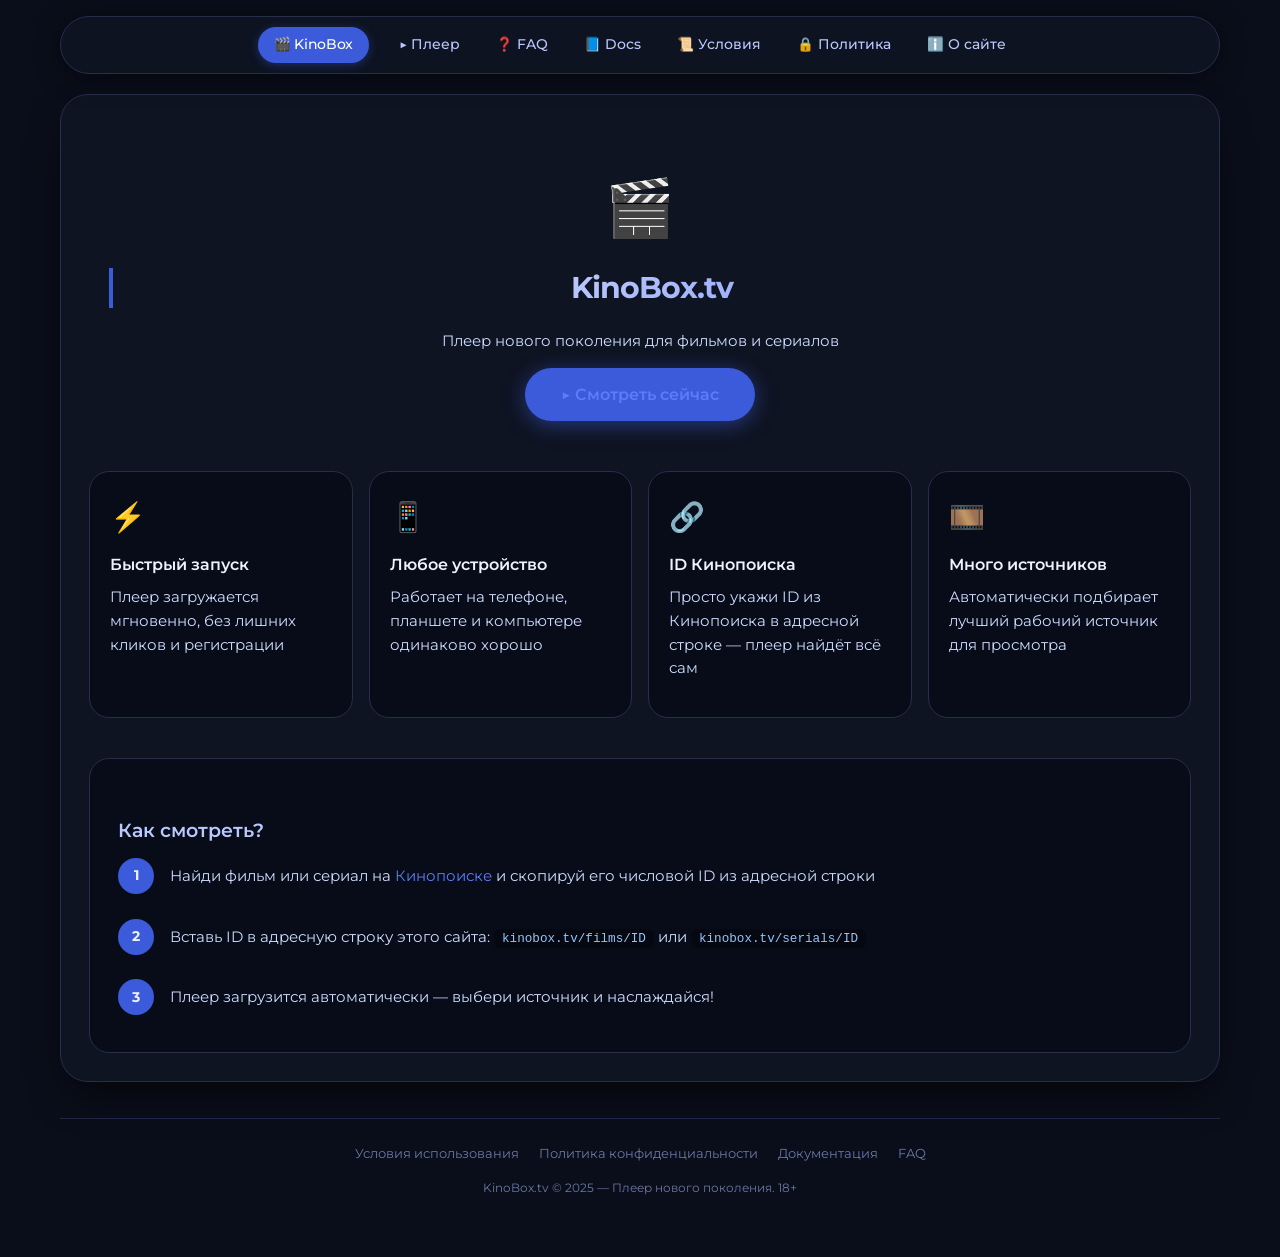
==== index.html @ a2eea409 "Add files via upload" ====
<!DOCTYPE html>
<html lang="ru">
<head>
<meta charset="UTF-8">
<title>KinoBox — Кино и сериалы онлайн</title>
<meta name="viewport" content="width=device-width, initial-scale=1.0, maximum-scale=1.0, user-scalable=yes">
<meta name="description" content="KinoBox.tv — Смотрите фильмы и сериалы бесплатно онлайн. Быстрый плеер нового поколения.">
<meta name="keywords" content="кино онлайн, сериалы онлайн, фильмы бесплатно, kinobox">
<meta name="HandheldFriendly" content="true">
<meta name="apple-mobile-web-app-capable" content="yes">
<meta property="og:title" content="KinoBox — Кино и сериалы онлайн">
<meta property="og:description" content="Смотрите фильмы и сериалы бесплатно. Быстрый плеер нового поколения.">
<meta property="og:type" content="website">
<link rel="preconnect" href="https://fonts.googleapis.com">
<link href="https://fonts.googleapis.com/css2?family=Montserrat:wght@400;500;600;700&display=swap" rel="stylesheet">
<link rel="stylesheet" href="kinobox.css">
</head>
<body>

<div class="wrapper">

  <!-- НАВИГАЦИЯ -->
  <nav class="main-nav">
    <a href="#" data-page="landing" class="nav-logo">🎬 KinoBox</a>
    <div class="nav-links">
      <a href="#" data-page="player">▶ Плеер</a>
      <a href="#" data-page="faq">❓ FAQ</a>
      <a href="#" data-page="docs">📘 Docs</a>
      <a href="#" data-page="terms">📜 Условия</a>
      <a href="#" data-page="privacy">🔒 Политика</a>
      <a href="#" data-page="about">ℹ️ О сайте</a>
    </div>
  </nav>

  <div class="main-container">

    <!-- ======================== СТРАНИЦА ПЛЕЕРА ======================== -->
    <div id="playerPage" class="info-page">
      <div class="player-section">
        <div class="player-header">
          <h2 id="playerTitle">🎥 KinoBox Плеер</h2>
          <div class="player-id-badge" id="currentKpBadge">ID: —</div>
        </div>
        <div id="kinoboxContainer" class="kinobox-player"></div>
        <div class="player-hint">
          💡 Используй адресную строку:
          <code>/films/1234567</code> для фильма или
          <code>/serials/1234567</code> для сериала
        </div>
      </div>
    </div>

    <!-- ======================== ЛЕНДИНГ ======================== -->
    <div id="landingPage" class="info-page active-page">
      <div class="hero">
        <div class="hero-icon">🎬</div>
        <h1>KinoBox.tv</h1>
        <p class="hero-sub">Плеер нового поколения для фильмов и сериалов</p>
        <a href="#" data-page="player" class="btn-start">▶ Смотреть сейчас</a>
      </div>

      <div class="features-grid">
        <div class="feature-card">
          <span class="feature-icon">⚡</span>
          <h3>Быстрый запуск</h3>
          <p>Плеер загружается мгновенно, без лишних кликов и регистрации</p>
        </div>
        <div class="feature-card">
          <span class="feature-icon">📱</span>
          <h3>Любое устройство</h3>
          <p>Работает на телефоне, планшете и компьютере одинаково хорошо</p>
        </div>
        <div class="feature-card">
          <span class="feature-icon">🔗</span>
          <h3>ID Кинопоиска</h3>
          <p>Просто укажи ID из Кинопоиска в адресной строке — плеер найдёт всё сам</p>
        </div>
        <div class="feature-card">
          <span class="feature-icon">🎞️</span>
          <h3>Много источников</h3>
          <p>Автоматически подбирает лучший рабочий источник для просмотра</p>
        </div>
      </div>

      <div class="how-to">
        <h2>Как смотреть?</h2>
        <div class="steps">
          <div class="step">
            <div class="step-num">1</div>
            <p>Найди фильм или сериал на <a href="https://www.kinopoisk.ru" target="_blank">Кинопоиске</a> и скопируй его числовой ID из адресной строки</p>
          </div>
          <div class="step">
            <div class="step-num">2</div>
            <p>Вставь ID в адресную строку этого сайта: <code>kinobox.tv/films/ID</code> или <code>kinobox.tv/serials/ID</code></p>
          </div>
          <div class="step">
            <div class="step-num">3</div>
            <p>Плеер загрузится автоматически — выбери источник и наслаждайся!</p>
          </div>
        </div>
      </div>
    </div>

    <!-- ======================== FAQ ======================== -->
    <div id="faqPage" class="info-page">
      <h1>Часто задаваемые вопросы</h1>

      <div class="card-faq">
        <div class="faq-q">❓ Как найти ID фильма на Кинопоиске?</div>
        <div class="faq-a">Откройте страницу фильма на kinopoisk.ru — в адресной строке будет ссылка вида <code>https://www.kinopoisk.ru/film/12345/</code>. Число <strong>12345</strong> — это и есть нужный ID.</div>
      </div>

      <div class="card-faq">
        <div class="faq-q">❓ Как открыть фильм через KinoBox?</div>
        <div class="faq-a">Введите в адресную строку браузера: <code>kinobox.tv/films/ID</code> для фильма или <code>kinobox.tv/serials/ID</code> для сериала. Плеер загрузится сам.</div>
      </div>

      <div class="card-faq">
        <div class="faq-q">❓ Почему плеер не загружается?</div>
        <div class="faq-a">Убедитесь, что ID в адресной строке — это корректное число. Иногда источник может быть временно недоступен — попробуйте переключить источник в меню плеера (кнопка выбора выше видео).</div>
      </div>

      <div class="card-faq">
        <div class="faq-q">❓ Нужна ли регистрация?</div>
        <div class="faq-a">Нет. KinoBox полностью бесплатен, регистрация не требуется.</div>
      </div>

      <div class="card-faq">
        <div class="faq-q">❓ Работает ли на телефоне?</div>
        <div class="faq-a">Да, интерфейс полностью адаптивен. Плеер корректно работает на iOS и Android браузерах.</div>
      </div>

      <div class="card-faq">
        <div class="faq-q">❓ Можно ли смотреть сериал по сериям?</div>
        <div class="faq-a">Да. При открытии сериала в плеере появляется меню выбора сезона и серии.</div>
      </div>

      <div class="card-faq">
        <div class="faq-q">❓ Что делать, если видео не воспроизводится?</div>
        <div class="faq-a">Попробуйте: 1) Сменить источник в меню плеера. 2) Отключить блокировщик рекламы. 3) Очистить кэш браузера. 4) Попробовать другой браузер.</div>
      </div>

      <div class="card-faq">
        <div class="faq-q">❓ Есть ли субтитры?</div>
        <div class="faq-a">Наличие субтитров зависит от конкретного источника. Некоторые источники предоставляют субтитры на нескольких языках — проверьте настройки внутри плеера.</div>
      </div>

      <div class="card-faq">
        <div class="faq-q">❓ Как встроить плеер на свой сайт?</div>
        <div class="faq-a">Смотрите раздел <a href="#" data-page="docs">📘 Docs</a> — там описана интеграция через скрипт kinobox.js.</div>
      </div>
    </div>

    <!-- ======================== DOCS ======================== -->
    <div id="docsPage" class="info-page">
      <h1>Документация KinoBox</h1>

      <h2>📌 Маршруты URL</h2>
      <p>KinoBox использует простые маршруты на основе ID Кинопоиска:</p>
      <div class="code-block">
        /films/{kinopoisk_id}   — воспроизведение фильма<br>
        /serials/{kinopoisk_id} — воспроизведение сериала
      </div>
      <p>Пример: <code>kinobox.tv/films/301234</code></p>

      <h2>⚙️ Быстрая интеграция</h2>
      <p>Вставьте следующий код на любую страницу, чтобы добавить плеер:</p>
      <div class="code-block">
&lt;!-- Подключите стили --&gt;<br>
&lt;link rel="stylesheet" href="https://kinobox.tv/kinobox.css"&gt;<br><br>
&lt;!-- Контейнер плеера --&gt;<br>
&lt;div id="myPlayer"&gt;&lt;/div&gt;<br><br>
&lt;!-- jQuery (если ещё не подключён) --&gt;<br>
&lt;script src="https://code.jquery.com/jquery-3.6.0.min.js"&gt;&lt;/script&gt;<br><br>
&lt;!-- Скрипт KinoBox --&gt;<br>
&lt;script src="https://kinobox.tv/kinobox.js"&gt;&lt;/script&gt;<br><br>
&lt;script&gt;<br>
&nbsp;&nbsp;kinobox('#myPlayer', {<br>
&nbsp;&nbsp;&nbsp;&nbsp;search: { kinopoisk: 12345 }<br>
&nbsp;&nbsp;});<br>
&lt;/script&gt;
      </div>

      <h2>🔧 Параметры kinobox()</h2>
      <table class="docs-table">
        <thead>
          <tr><th>Параметр</th><th>Тип</th><th>Описание</th></tr>
        </thead>
        <tbody>
          <tr><td><code>selector</code></td><td>string</td><td>CSS-селектор контейнера плеера</td></tr>
          <tr><td><code>search.kinopoisk</code></td><td>number</td><td>ID фильма/сериала на Кинопоиске</td></tr>
          <tr><td><code>search.imdb</code></td><td>string</td><td>IMDB ID (например, <code>tt0111161</code>)</td></tr>
          <tr><td><code>search.title</code></td><td>string</td><td>Название для поиска</td></tr>
          <tr><td><code>search.year</code></td><td>number</td><td>Год выхода (для уточнения поиска)</td></tr>
        </tbody>
      </table>

      <h2>🌐 Поддерживаемые источники</h2>
      <p>KinoBox автоматически перебирает доступные источники. Среди поддерживаемых платформ:</p>
      <ul>
        <li>Collaps / Alloha / HDVB</li>
        <li>Videocdn / Kodik / VideoDB</li>
        <li>Bazon / Ashdi / Vibix</li>
        <li>YouTube, Vimeo, Rutube, VK Video</li>
        <li>Dailymotion, OK.ru, Kinescope</li>
      </ul>

      <h2>📦 Файлы проекта</h2>
      <div class="code-block">
kinobox/<br>
├── index.html        — главная страница<br>
├── kinobox.css       — стили<br>
├── kinobox.js        — логика плеера<br>
├── titlename.js      — утилита для названий<br>
├── docs/<br>
│   ├── faq.md<br>
│   ├── terms.md<br>
│   └── privacy.md<br>
└── README.md
      </div>

      <h2>🚀 Локальный запуск</h2>
      <div class="code-block">
# Клонировать репозиторий<br>
git clone https://github.com/your-username/kinobox.git<br>
cd kinobox<br><br>
# Открыть через Python<br>
python3 -m http.server 8080<br>
# → http://localhost:8080/films/301234
      </div>
    </div>

    <!-- ======================== УСЛОВИЯ ======================== -->
    <div id="termsPage" class="info-page">
      <h1>Условия использования</h1>
      <p><em>Последнее обновление: 1 января 2025 года</em></p>

      <h2>1. Общие положения</h2>
      <p>Используя сайт KinoBox.tv (далее — «Сервис»), вы подтверждаете, что ознакомились с настоящими условиями и соглашаетесь их соблюдать. Если вы не согласны с условиями — пожалуйста, покиньте сайт.</p>

      <h2>2. Характер сервиса</h2>
      <p>KinoBox.tv является агрегатором — технической оболочкой, которая встраивает видеоплееры сторонних платформ через публичные API и iframe. Сервис не хранит, не загружает и не распространяет видеофайлы напрямую. Весь видеоконтент размещён на серверах третьих сторон.</p>

      <h2>3. Возрастные ограничения</h2>
      <p>Сервис предназначен для лиц <strong>старше 18 лет</strong>. Используя KinoBox.tv, вы подтверждаете достижение совершеннолетия по законодательству вашей страны.</p>

      <h2>4. Запрещённые действия</h2>
      <p>При использовании сервиса запрещается:</p>
      <ul>
        <li>Использовать автоматизированные системы (боты, парсеры) для сбора данных</li>
        <li>Предпринимать попытки взлома или нарушения работы сервиса</li>
        <li>Распространять ссылки на контент, нарушающий законодательство</li>
        <li>Использовать сервис в коммерческих целях без разрешения</li>
      </ul>

      <h2>5. Ограничение ответственности</h2>
      <p>KinoBox.tv не несёт ответственности за содержимое видеоматериалов, предоставляемых третьими сторонами. Сервис предоставляется «как есть» без каких-либо гарантий бесперебойной работы.</p>

      <h2>6. Интеллектуальная собственность</h2>
      <p>Дизайн, код и тексты сайта являются собственностью KinoBox.tv. Использование кода проекта регулируется лицензией MIT (см. файл LICENSE в репозитории).</p>

      <h2>7. Изменение условий</h2>
      <p>Мы оставляем за собой право изменять условия в любое время. Актуальная версия всегда доступна на этой странице.</p>

      <h2>8. Контакт</h2>
      <p>По всем вопросам: <a href="mailto:support@kinobox.tv">support@kinobox.tv</a></p>
    </div>

    <!-- ======================== ПОЛИТИКА ======================== -->
    <div id="privacyPage" class="info-page">
      <h1>Политика конфиденциальности</h1>
      <p><em>Последнее обновление: 1 января 2025 года</em></p>

      <h2>1. Что мы собираем</h2>
      <p>KinoBox.tv автоматически собирает ограниченный набор технических данных:</p>
      <ul>
        <li>IP-адрес (для геолокации источников)</li>
        <li>Тип браузера и операционной системы</li>
        <li>Страницы, которые вы посещаете</li>
        <li>Время и дата визита</li>
      </ul>
      <p>Мы <strong>не собираем</strong> персональные данные (имя, e-mail, номер телефона) без вашего явного согласия.</p>

      <h2>2. Cookies</h2>
      <p>Сайт использует технические cookies для корректной работы (например, сохранение выбранного источника плеера). Сторонние сервисы аналитики могут устанавливать собственные cookies.</p>

      <h2>3. Аналитика</h2>
      <p>Для улучшения сервиса используется Яндекс.Метрика. Данная служба собирает анонимную статистику посещений согласно политике конфиденциальности Яндекса. Вы можете отключить сбор данных, установив расширение для блокировки трекеров.</p>

      <h2>4. Сторонние плееры</h2>
      <p>Встраиваемые плееры (Collaps, Kodik, Alloha и другие) являются независимыми сервисами и имеют собственные политики конфиденциальности. KinoBox.tv не контролирует данные, которые они собирают.</p>

      <h2>5. Передача данных третьим лицам</h2>
      <p>Мы не продаём, не сдаём в аренду и не передаём ваши данные третьим лицам, за исключением случаев, предусмотренных законодательством.</p>

      <h2>6. Ваши права</h2>
      <p>Вы вправе запросить информацию о ваших данных или потребовать их удаления, написав на <a href="mailto:privacy@kinobox.tv">privacy@kinobox.tv</a>.</p>

      <h2>7. Изменения политики</h2>
      <p>Мы можем обновлять эту политику. О существенных изменениях уведомим на главной странице.</p>
    </div>

    <!-- ======================== О САЙТЕ ======================== -->
    <div id="aboutPage" class="info-page">
      <h1>О сайте KinoBox.tv</h1>

      <p>KinoBox.tv — это открытый веб-плеер нового поколения для просмотра фильмов и сериалов онлайн.</p>

      <h2>🎯 Наша цель</h2>
      <p>Предоставить максимально простой и удобный способ смотреть кино: просто укажи ID фильма из Кинопоиска — и плеер найдёт все доступные источники сам.</p>

      <h2>⚙️ Технологии</h2>
      <ul>
        <li>Базируется на библиотеке <strong>KinoBox.js</strong></li>
        <li>Поддерживает более 10 видеоисточников одновременно</li>
        <li>Адаптивный дизайн на чистом HTML/CSS/JS</li>
        <li>Без фреймворков — быстрая загрузка</li>
      </ul>

      <h2>📜 Лицензия</h2>
      <p>Исходный код проекта распространяется по лицензии <strong>MIT</strong>. Вы можете свободно использовать, модифицировать и распространять код с указанием авторства.</p>

      <h2>🤝 Вклад в проект</h2>
      <p>Проект открыт для вклада. Сообщайте об ошибках и предлагайте улучшения через GitHub Issues.</p>

      <div class="about-links">
        <a href="https://github.com/your-username/kinobox" target="_blank" class="about-btn">⭐ GitHub</a>
        <a href="#" data-page="docs" class="about-btn">📘 Документация</a>
        <a href="#" data-page="faq" class="about-btn">❓ FAQ</a>
      </div>
    </div>

  </div><!-- /main-container -->

  <footer class="site-footer">
    <div class="footer-links">
      <a href="#" data-page="terms">Условия использования</a>
      <a href="#" data-page="privacy">Политика конфиденциальности</a>
      <a href="#" data-page="docs">Документация</a>
      <a href="#" data-page="faq">FAQ</a>
    </div>
    <p>KinoBox.tv © 2025 — Плеер нового поколения. 18+</p>
  </footer>

</div><!-- /wrapper -->

<!-- jQuery -->
<script src="https://code.jquery.com/jquery-3.6.0.min.js"></script>
<!-- KinoBox скрипт -->
<script src="kinobox.js"></script>
<script src="titlename.js"></script>
<script src="app.js"></script>

</body>
</html>
---- kinobox.css ----
/* ===========================
   KinoBox.tv — Main Styles
   =========================== */

*, *::before, *::after {
  margin: 0;
  padding: 0;
  box-sizing: border-box;
}

:root {
  --bg-main:    #0a0e1a;
  --bg-card:    #0f1422;
  --bg-deeper:  #080c18;
  --border:     #262e4a;
  --border-2:   #1f2742;
  --accent:     #3b5bdb;
  --accent-2:   #5c7cfa;
  --text:       #eef2ff;
  --text-dim:   #b9c8ff;
  --text-muted: #6a78a3;
  --code-bg:    rgba(0,0,0,0.35);
  --radius-lg:  28px;
  --radius-md:  20px;
  --radius-sm:  12px;
  --radius-pill:60px;
}

html { scroll-behavior: smooth; }

body {
  font-family: 'Montserrat', sans-serif;
  background: var(--bg-main);
  color: var(--text);
  line-height: 1.6;
  min-height: 100vh;
}

/* ===========================
   WRAPPER
   =========================== */
.wrapper {
  max-width: 1200px;
  margin: 0 auto;
  padding: 16px 20px 60px;
}

/* ===========================
   NAVIGATION
   =========================== */
.main-nav {
  display: flex;
  align-items: center;
  gap: 6px;
  flex-wrap: wrap;
  justify-content: center;
  margin-bottom: 20px;
  background: rgba(15, 20, 34, 0.92);
  backdrop-filter: blur(16px);
  padding: 10px 16px;
  border-radius: var(--radius-pill);
  border: 1px solid var(--border);
  position: sticky;
  top: 10px;
  z-index: 100;
  box-shadow: 0 4px 24px rgba(0,0,0,0.5);
}

.nav-logo {
  font-weight: 700;
  font-size: 1rem;
  color: #fff !important;
  margin-right: 8px;
  letter-spacing: -0.3px;
}

.nav-links {
  display: flex;
  flex-wrap: wrap;
  gap: 4px;
}

.main-nav a {
  color: var(--text-dim);
  text-decoration: none;
  font-weight: 500;
  font-size: 0.85rem;
  padding: 7px 16px;
  border-radius: var(--radius-pill);
  transition: background 0.18s, color 0.18s;
  white-space: nowrap;
}

.main-nav a:hover {
  background: #1f2a4e;
  color: #fff;
}

.main-nav a.active-link {
  background: var(--accent);
  color: #fff;
  box-shadow: 0 2px 10px rgba(59,91,219,0.4);
}

/* ===========================
   MAIN CONTAINER
   =========================== */
.main-container {
  background: var(--bg-card);
  border-radius: var(--radius-lg);
  padding: 28px;
  border: 1px solid var(--border);
  box-shadow: 0 20px 40px -12px rgba(0,0,0,0.7);
  min-height: 500px;
}

/* ===========================
   PAGE TRANSITIONS
   =========================== */
.info-page {
  display: none;
  animation: fadePage 0.22s ease;
}

.info-page.active-page {
  display: block;
}

@keyframes fadePage {
  from { opacity: 0; transform: translateY(8px); }
  to   { opacity: 1; transform: translateY(0); }
}

/* ===========================
   PLAYER PAGE
   =========================== */
.player-section { width: 100%; }

.player-header {
  display: flex;
  justify-content: space-between;
  align-items: center;
  flex-wrap: wrap;
  gap: 10px;
  margin-bottom: 18px;
  padding-bottom: 14px;
  border-bottom: 1px solid var(--border);
}

.player-header h2 {
  font-size: 1.3rem;
  font-weight: 600;
  background: linear-gradient(135deg, var(--text-dim), var(--accent-2));
  -webkit-background-clip: text;
  background-clip: text;
  color: transparent;
}

.player-id-badge {
  background: #1a1f32;
  padding: 5px 14px;
  border-radius: var(--radius-pill);
  font-size: 0.8rem;
  font-family: monospace;
  color: #9aafe6;
  border: 1px solid var(--border);
}

.kinobox-player {
  width: 100%;
  border-radius: var(--radius-md);
  overflow: hidden;
  background: rgba(0,0,0,0.2);
  min-height: 480px;
}

.player-hint {
  margin-top: 16px;
  background: var(--bg-deeper);
  border-radius: var(--radius-sm);
  padding: 12px 16px;
  font-size: 13px;
  text-align: center;
  color: var(--text-muted);
  border: 1px solid var(--border-2);
}

/* ===========================
   LANDING PAGE
   =========================== */
.hero {
  text-align: center;
  padding: 40px 20px 50px;
}

.hero-icon {
  font-size: 3.5rem;
  margin-bottom: 16px;
}

.hero h1 {
  font-size: 2.8rem;
  font-weight: 700;
  background: linear-gradient(135deg, #fff, var(--accent-2));
  -webkit-background-clip: text;
  background-clip: text;
  color: transparent;
  margin-bottom: 12px;
  letter-spacing: -1px;
}

.hero-sub {
  font-size: 1.1rem;
  color: var(--text-dim);
  margin-bottom: 32px;
}

.btn-start {
  display: inline-block;
  background: var(--accent);
  color: #fff;
  text-decoration: none;
  padding: 14px 36px;
  border-radius: var(--radius-pill);
  font-weight: 600;
  font-size: 1rem;
  transition: background 0.2s, transform 0.15s, box-shadow 0.2s;
  box-shadow: 0 4px 20px rgba(59,91,219,0.5);
}

.btn-start:hover {
  background: var(--accent-2);
  transform: translateY(-2px);
  box-shadow: 0 8px 28px rgba(59,91,219,0.6);
}

.features-grid {
  display: grid;
  grid-template-columns: repeat(auto-fit, minmax(220px, 1fr));
  gap: 16px;
  margin-bottom: 40px;
}

.feature-card {
  background: var(--bg-deeper);
  border: 1px solid var(--border);
  border-radius: var(--radius-md);
  padding: 22px 20px;
  transition: border-color 0.2s, transform 0.2s;
}

.feature-card:hover {
  border-color: var(--accent);
  transform: translateY(-3px);
}

.feature-icon {
  font-size: 1.8rem;
  display: block;
  margin-bottom: 12px;
}

.feature-card h3 {
  font-size: 1rem;
  font-weight: 600;
  margin-bottom: 8px;
  color: var(--text);
}

.feature-card p {
  font-size: 0.85rem;
  color: var(--text-dim);
}

.how-to {
  background: var(--bg-deeper);
  border-radius: var(--radius-md);
  padding: 28px;
  border: 1px solid var(--border);
}

.how-to h2 {
  font-size: 1.3rem;
  margin-bottom: 20px;
  color: var(--text-dim);
}

.steps {
  display: flex;
  flex-direction: column;
  gap: 16px;
}

.step {
  display: flex;
  align-items: flex-start;
  gap: 16px;
}

.step-num {
  min-width: 36px;
  height: 36px;
  background: var(--accent);
  border-radius: 50%;
  display: flex;
  align-items: center;
  justify-content: center;
  font-weight: 700;
  font-size: 0.9rem;
  flex-shrink: 0;
}

.step p {
  font-size: 0.9rem;
  color: var(--text-dim);
  padding-top: 7px;
}

/* ===========================
   INFO PAGES TYPOGRAPHY
   =========================== */
.info-page h1 {
  font-size: 1.9rem;
  font-weight: 700;
  margin-bottom: 22px;
  padding-left: 20px;
  border-left: 4px solid var(--accent);
  line-height: 1.3;
}

.info-page h2 {
  font-size: 1.2rem;
  font-weight: 600;
  color: var(--text-dim);
  margin: 28px 0 12px;
}

.info-page p {
  color: #cddcff;
  margin-bottom: 14px;
  font-size: 0.93rem;
}

.info-page ul, .info-page ol {
  margin-left: 24px;
  margin-bottom: 18px;
  color: #cddcff;
  font-size: 0.93rem;
}

.info-page li { margin-bottom: 6px; }

.info-page a {
  color: var(--accent-2);
  text-decoration: none;
}

.info-page a:hover { text-decoration: underline; }

hr {
  border: none;
  border-top: 1px solid var(--border);
  margin: 24px 0;
}

/* ===========================
   FAQ CARDS
   =========================== */
.card-faq {
  background: var(--bg-deeper);
  border-radius: var(--radius-md);
  padding: 18px 22px;
  margin-bottom: 14px;
  border: 1px solid var(--border);
  transition: border-color 0.2s;
}

.card-faq:hover { border-color: var(--accent); }

.faq-q {
  font-weight: 600;
  color: var(--accent-2);
  margin-bottom: 8px;
  font-size: 0.95rem;
}

.faq-a {
  color: #cddcff;
  font-size: 0.88rem;
  line-height: 1.65;
}

/* ===========================
   CODE BLOCKS
   =========================== */
code {
  background: var(--code-bg);
  padding: 2px 8px;
  border-radius: 6px;
  font-family: 'Courier New', monospace;
  font-size: 0.85em;
  color: #93c5fd;
}

.code-block {
  background: #050810;
  border: 1px solid var(--border);
  border-radius: var(--radius-sm);
  padding: 18px 20px;
  font-family: 'Courier New', monospace;
  font-size: 0.82rem;
  color: #93c5fd;
  line-height: 1.9;
  margin: 14px 0 22px;
  overflow-x: auto;
}

/* ===========================
   DOCS TABLE
   =========================== */
.docs-table {
  width: 100%;
  border-collapse: collapse;
  font-size: 0.87rem;
  margin: 14px 0 22px;
}

.docs-table th {
  background: #111827;
  padding: 10px 14px;
  text-align: left;
  color: var(--text-dim);
  font-weight: 600;
  border-bottom: 1px solid var(--border);
}

.docs-table td {
  padding: 10px 14px;
  border-bottom: 1px solid var(--border-2);
  color: #cddcff;
  vertical-align: top;
}

.docs-table tr:last-child td { border-bottom: none; }

/* ===========================
   ABOUT PAGE
   =========================== */
.about-links {
  display: flex;
  gap: 12px;
  flex-wrap: wrap;
  margin-top: 28px;
}

.about-btn {
  display: inline-block;
  background: #1a1f32;
  color: var(--text-dim) !important;
  text-decoration: none !important;
  padding: 10px 22px;
  border-radius: var(--radius-pill);
  font-size: 0.88rem;
  font-weight: 500;
  border: 1px solid var(--border);
  transition: background 0.2s, border-color 0.2s;
}

.about-btn:hover {
  background: var(--accent);
  border-color: var(--accent);
  color: #fff !important;
}

/* ===========================
   FOOTER
   =========================== */
.site-footer {
  margin-top: 36px;
  text-align: center;
  padding-top: 24px;
  border-top: 1px solid var(--border-2);
}

.footer-links {
  display: flex;
  justify-content: center;
  flex-wrap: wrap;
  gap: 20px;
  margin-bottom: 14px;
}

.footer-links a {
  color: var(--text-muted);
  text-decoration: none;
  font-size: 0.82rem;
  transition: color 0.2s;
}

.footer-links a:hover { color: var(--text-dim); }

.site-footer p {
  font-size: 0.75rem;
  color: var(--text-muted);
}

/* ===========================
   RESPONSIVE
   =========================== */
@media (max-width: 680px) {
  .wrapper { padding: 10px 12px 40px; }

  .main-container { padding: 16px; }

  .main-nav { padding: 8px 12px; gap: 4px; }
  .main-nav a { padding: 6px 12px; font-size: 0.78rem; }
  .nav-logo { display: none; }

  .hero h1 { font-size: 2rem; }
  .hero-sub { font-size: 0.95rem; }

  .info-page h1 { font-size: 1.5rem; }

  .kinobox-player { min-height: 280px; }

  .features-grid { grid-template-columns: 1fr 1fr; }
}

@media (max-width: 420px) {
  .features-grid { grid-template-columns: 1fr; }
  .about-links { flex-direction: column; }
}
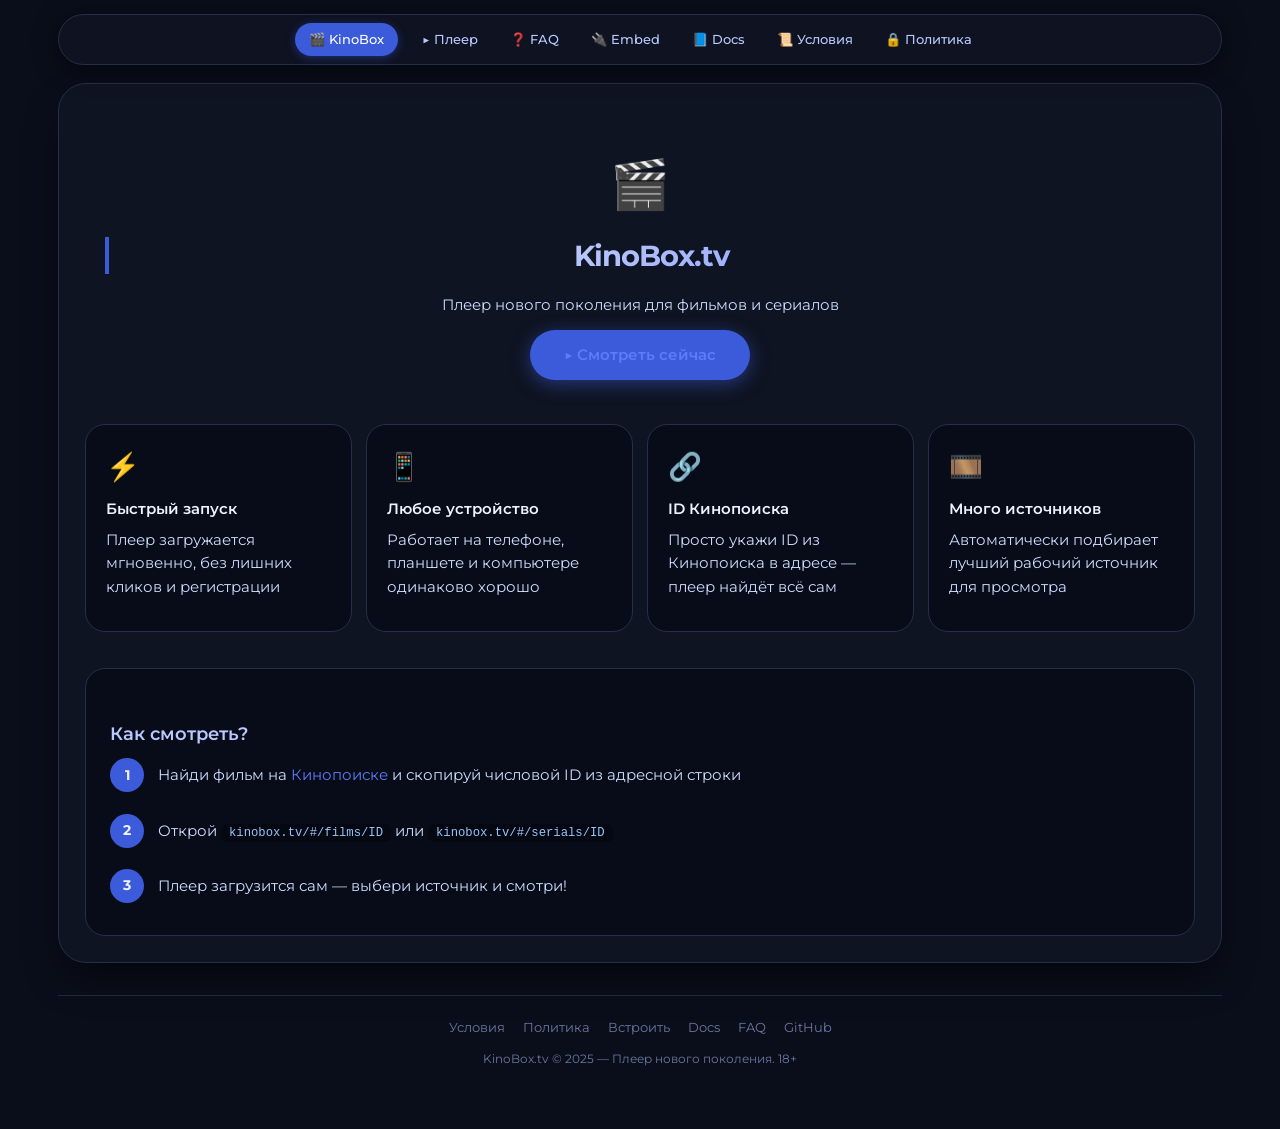
==== commit 1b08ed1d: "1.0.3" ====
--- a/index.html
+++ b/index.html
@@ -2,354 +2,591 @@
 <html lang="ru">
 <head>
 <meta charset="UTF-8">
-<title>KinoBox — Кино и сериалы онлайн</title>
 <meta name="viewport" content="width=device-width, initial-scale=1.0, maximum-scale=1.0, user-scalable=yes">
 <meta name="description" content="KinoBox.tv — Смотрите фильмы и сериалы бесплатно онлайн. Быстрый плеер нового поколения.">
 <meta name="keywords" content="кино онлайн, сериалы онлайн, фильмы бесплатно, kinobox">
-<meta name="HandheldFriendly" content="true">
-<meta name="apple-mobile-web-app-capable" content="yes">
-<meta property="og:title" content="KinoBox — Кино и сериалы онлайн">
-<meta property="og:description" content="Смотрите фильмы и сериалы бесплатно. Быстрый плеер нового поколения.">
+<meta property="og:title" content="KinoBox.tv — Кино и сериалы онлайн">
+<meta property="og:description" content="Быстрый плеер для фильмов и сериалов. Без регистрации.">
 <meta property="og:type" content="website">
+<title>KinoBox.tv — Кино и сериалы онлайн</title>
 <link rel="preconnect" href="https://fonts.googleapis.com">
 <link href="https://fonts.googleapis.com/css2?family=Montserrat:wght@400;500;600;700&display=swap" rel="stylesheet">
-<link rel="stylesheet" href="kinobox.css">
+<style>
+/* ===========================
+   RESET & BASE
+=========================== */
+*,*::before,*::after{margin:0;padding:0;box-sizing:border-box}
+:root{
+  --bg:#0a0e1a;--bg-card:#0f1422;--bg-deep:#080c18;
+  --border:#262e4a;--border2:#1f2742;
+  --accent:#3b5bdb;--accent2:#5c7cfa;
+  --text:#eef2ff;--dim:#b9c8ff;--muted:#6a78a3;
+  --r-lg:28px;--r-md:20px;--r-sm:12px;--r-pill:60px;
+}
+html{scroll-behavior:smooth}
+body{font-family:'Montserrat',sans-serif;background:var(--bg);color:var(--text);line-height:1.6;min-height:100vh}
+
+/* ===========================
+   LAYOUT
+=========================== */
+.wrapper{max-width:1200px;margin:0 auto;padding:14px 18px 60px}
+
+/* ===========================
+   NAV
+=========================== */
+.nav{
+  display:flex;align-items:center;flex-wrap:wrap;gap:4px;
+  justify-content:center;margin-bottom:18px;
+  background:rgba(15,20,34,.94);backdrop-filter:blur(16px);
+  padding:8px 14px;border-radius:var(--r-pill);border:1px solid var(--border);
+  position:sticky;top:8px;z-index:100;
+  box-shadow:0 4px 24px rgba(0,0,0,.55);
+}
+.nav-logo{font-weight:700;font-size:1rem;color:#fff!important;margin-right:6px;text-decoration:none}
+.nav a{
+  color:var(--dim);text-decoration:none;font-weight:500;font-size:.82rem;
+  padding:6px 14px;border-radius:var(--r-pill);transition:.15s;white-space:nowrap;
+}
+.nav a:hover{background:#1f2a4e;color:#fff}
+.nav a.active{background:var(--accent);color:#fff;box-shadow:0 2px 10px rgba(59,91,219,.4)}
+
+/* ===========================
+   CONTAINER
+=========================== */
+.box{
+  background:var(--bg-card);border-radius:var(--r-lg);padding:26px;
+  border:1px solid var(--border);min-height:500px;
+  box-shadow:0 20px 40px -12px rgba(0,0,0,.7);
+}
+
+/* ===========================
+   PAGES
+=========================== */
+.page{display:none;animation:fp .2s ease}
+.page.on{display:block}
+@keyframes fp{from{opacity:0;transform:translateY(7px)}to{opacity:1;transform:none}}
+
+/* ===========================
+   PLAYER
+=========================== */
+.ph{display:flex;justify-content:space-between;align-items:center;flex-wrap:wrap;gap:10px;margin-bottom:16px;padding-bottom:14px;border-bottom:1px solid var(--border)}
+.ph h2{font-size:1.25rem;font-weight:600;background:linear-gradient(135deg,var(--dim),var(--accent2));-webkit-background-clip:text;background-clip:text;color:transparent}
+.badge{background:#1a1f32;padding:5px 14px;border-radius:var(--r-pill);font-size:.78rem;font-family:monospace;color:#9aafe6;border:1px solid var(--border)}
+#playerBox{
+  width:100%;border-radius:var(--r-md);overflow:hidden;
+  background:#00000022;min-height:460px;
+}
+.hint{margin-top:14px;background:var(--bg-deep);border-radius:var(--r-sm);padding:11px 16px;font-size:12px;text-align:center;color:var(--muted);border:1px solid var(--border2)}
+.hint code{background:rgba(0,0,0,.35);padding:2px 8px;border-radius:6px;color:#93c5fd;font-family:monospace}
+
+/* ===========================
+   LANDING
+=========================== */
+.hero{text-align:center;padding:36px 20px 44px}
+.hero-icon{font-size:3rem;margin-bottom:14px}
+.hero h1{font-size:2.6rem;font-weight:700;background:linear-gradient(135deg,#fff,var(--accent2));-webkit-background-clip:text;background-clip:text;color:transparent;margin-bottom:10px;letter-spacing:-1px}
+.hero p{font-size:1rem;color:var(--dim);margin-bottom:28px}
+.btn{display:inline-block;background:var(--accent);color:#fff;text-decoration:none;padding:13px 34px;border-radius:var(--r-pill);font-weight:600;font-size:.95rem;box-shadow:0 4px 18px rgba(59,91,219,.5);transition:.2s}
+.btn:hover{background:var(--accent2);transform:translateY(-2px);box-shadow:0 8px 26px rgba(59,91,219,.6)}
+
+.grid{display:grid;grid-template-columns:repeat(auto-fit,minmax(210px,1fr));gap:14px;margin-bottom:36px}
+.card{background:var(--bg-deep);border:1px solid var(--border);border-radius:var(--r-md);padding:20px;transition:.18s}
+.card:hover{border-color:var(--accent);transform:translateY(-2px)}
+.card-icon{font-size:1.7rem;margin-bottom:10px}
+.card h3{font-size:.93rem;font-weight:600;margin-bottom:7px}
+.card p{font-size:.82rem;color:var(--dim)}
+
+.howto{background:var(--bg-deep);border-radius:var(--r-md);padding:24px;border:1px solid var(--border)}
+.howto h2{font-size:1.2rem;color:var(--dim);margin-bottom:18px}
+.steps{display:flex;flex-direction:column;gap:14px}
+.step{display:flex;align-items:flex-start;gap:14px}
+.sn{min-width:34px;height:34px;background:var(--accent);border-radius:50%;display:flex;align-items:center;justify-content:center;font-weight:700;font-size:.85rem;flex-shrink:0}
+.step p{font-size:.87rem;color:var(--dim);padding-top:6px}
+
+/* ===========================
+   EMBED PAGE
+=========================== */
+.embed-hero{background:linear-gradient(135deg,#0f1830,#0a1020);border-radius:var(--r-md);padding:28px;margin-bottom:22px;border:1px solid #1e2d50}
+.embed-hero h2{font-size:1.4rem;font-weight:700;margin-bottom:10px;background:linear-gradient(135deg,#fff,var(--accent2));-webkit-background-clip:text;background-clip:text;color:transparent}
+.embed-hero p{color:var(--dim);font-size:.9rem}
+.embed-methods{display:grid;grid-template-columns:repeat(auto-fit,minmax(260px,1fr));gap:16px;margin-bottom:22px}
+.em{background:var(--bg-deep);border:1px solid var(--border);border-radius:var(--r-md);padding:20px}
+.em-badge{display:inline-block;background:var(--accent);color:#fff;font-size:.7rem;font-weight:700;padding:2px 10px;border-radius:20px;margin-bottom:12px;letter-spacing:.5px}
+.em h3{font-size:1rem;font-weight:600;margin-bottom:8px}
+.em p{font-size:.83rem;color:var(--dim);margin-bottom:12px}
+.copy-wrap{position:relative}
+.code{
+  background:#050810;border:1px solid var(--border);border-radius:10px;
+  padding:14px 16px;font-family:'Courier New',monospace;font-size:.78rem;color:#93c5fd;
+  line-height:1.8;overflow-x:auto;white-space:pre;margin-top:10px;
+  padding-right:52px;
+}
+.copy-btn{
+  position:absolute;top:8px;right:8px;background:#1e2a48;border:1px solid var(--border);
+  color:var(--dim);font-size:.7rem;padding:4px 10px;border-radius:8px;cursor:pointer;
+  transition:.15s;font-family:'Montserrat',sans-serif;
+}
+.copy-btn:hover{background:var(--accent);color:#fff}
+.copy-btn.ok{background:#166534;color:#4ade80;border-color:#166534}
+
+.embed-demo{background:var(--bg-deep);border-radius:var(--r-md);padding:22px;border:1px solid var(--border);margin-bottom:20px}
+.embed-demo h3{font-size:1rem;font-weight:600;margin-bottom:8px;color:var(--dim)}
+#demoKpInput{
+  background:#111827;border:1px solid var(--border);color:var(--text);
+  padding:9px 14px;border-radius:10px;font-family:'Montserrat',sans-serif;
+  font-size:.88rem;width:180px;outline:none;
+}
+#demoKpInput:focus{border-color:var(--accent)}
+#demoGenBtn{
+  background:var(--accent);color:#fff;border:none;padding:9px 20px;
+  border-radius:10px;cursor:pointer;font-weight:600;font-size:.85rem;
+  font-family:'Montserrat',sans-serif;margin-left:8px;transition:.15s;
+}
+#demoGenBtn:hover{background:var(--accent2)}
+#demoOutput{margin-top:14px}
+
+/* ===========================
+   TYPOGRAPHY (info pages)
+=========================== */
+.page h1{font-size:1.8rem;font-weight:700;margin-bottom:20px;padding-left:18px;border-left:4px solid var(--accent);line-height:1.3}
+.page h2{font-size:1.15rem;font-weight:600;color:var(--dim);margin:26px 0 10px}
+.page p{color:#cddcff;margin-bottom:12px;font-size:.91rem}
+.page ul,.page ol{margin-left:22px;margin-bottom:16px;color:#cddcff;font-size:.91rem}
+.page li{margin-bottom:5px}
+.page a{color:var(--accent2);text-decoration:none}
+.page a:hover{text-decoration:underline}
+code{background:rgba(0,0,0,.35);padding:2px 8px;border-radius:6px;font-family:monospace;font-size:.84em;color:#93c5fd}
+.codeblock{background:#050810;border:1px solid var(--border);border-radius:10px;padding:16px 18px;font-family:'Courier New',monospace;font-size:.8rem;color:#93c5fd;line-height:1.85;margin:12px 0 20px;overflow-x:auto;white-space:pre}
+.fcard{background:var(--bg-deep);border-radius:var(--r-md);padding:16px 20px;margin-bottom:12px;border:1px solid var(--border);transition:.15s}
+.fcard:hover{border-color:var(--accent)}
+.fq{font-weight:600;color:var(--accent2);margin-bottom:7px;font-size:.92rem}
+.fa{color:#cddcff;font-size:.86rem;line-height:1.65}
+table{width:100%;border-collapse:collapse;font-size:.85rem;margin:12px 0 20px}
+th{background:#111827;padding:9px 13px;text-align:left;color:var(--dim);font-weight:600;border-bottom:1px solid var(--border)}
+td{padding:9px 13px;border-bottom:1px solid var(--border2);color:#cddcff;vertical-align:top}
+tr:last-child td{border-bottom:none}
+hr{border:none;border-top:1px solid var(--border);margin:22px 0}
+
+/* ===========================
+   FOOTER
+=========================== */
+.footer{margin-top:32px;text-align:center;padding-top:22px;border-top:1px solid var(--border2)}
+.footer-links{display:flex;justify-content:center;flex-wrap:wrap;gap:18px;margin-bottom:12px}
+.footer-links a{color:var(--muted);text-decoration:none;font-size:.8rem;transition:.15s}
+.footer-links a:hover{color:var(--dim)}
+.footer p{font-size:.73rem;color:var(--muted)}
+
+/* ===========================
+   RESPONSIVE
+=========================== */
+@media(max-width:680px){
+  .wrapper{padding:10px 11px 40px}
+  .box{padding:14px}
+  .nav{padding:7px 10px}
+  .nav a{padding:5px 10px;font-size:.74rem}
+  .nav-logo{display:none}
+  .hero h1{font-size:1.9rem}
+  #playerBox{min-height:240px}
+  .grid{grid-template-columns:1fr 1fr}
+  .embed-methods{grid-template-columns:1fr}
+}
+@media(max-width:420px){
+  .grid{grid-template-columns:1fr}
+}
+</style>
 </head>
 <body>
-
 <div class="wrapper">
 
-  <!-- НАВИГАЦИЯ -->
-  <nav class="main-nav">
-    <a href="#" data-page="landing" class="nav-logo">🎬 KinoBox</a>
-    <div class="nav-links">
-      <a href="#" data-page="player">▶ Плеер</a>
-      <a href="#" data-page="faq">❓ FAQ</a>
-      <a href="#" data-page="docs">📘 Docs</a>
-      <a href="#" data-page="terms">📜 Условия</a>
-      <a href="#" data-page="privacy">🔒 Политика</a>
-      <a href="#" data-page="about">ℹ️ О сайте</a>
+<!-- NAV -->
+<nav class="nav">
+  <a href="#/" class="nav-logo">🎬 KinoBox</a>
+  <a href="#/player" data-p="player">▶ Плеер</a>
+  <a href="#/faq"    data-p="faq">❓ FAQ</a>
+  <a href="#/embed"  data-p="embed">🔌 Embed</a>
+  <a href="#/docs"   data-p="docs">📘 Docs</a>
+  <a href="#/terms"  data-p="terms">📜 Условия</a>
+  <a href="#/privacy" data-p="privacy">🔒 Политика</a>
+</nav>
+
+<div class="box">
+
+<!-- ===== PLAYER ===== -->
+<div id="p-player" class="page">
+  <div class="ph">
+    <h2 id="playerTitle">🎥 KinoBox Плеер</h2>
+    <div class="badge" id="kpBadge">ID: —</div>
+  </div>
+  <div id="playerBox"></div>
+  <div class="hint">
+    💡 Адресная строка: <code>#/films/1234567</code> или <code>#/serials/1234567</code>
+  </div>
+</div>
+
+<!-- ===== LANDING ===== -->
+<div id="p-landing" class="page on">
+  <div class="hero">
+    <div class="hero-icon">🎬</div>
+    <h1>KinoBox.tv</h1>
+    <p>Плеер нового поколения для фильмов и сериалов</p>
+    <a href="#/player" class="btn">▶ Смотреть сейчас</a>
+  </div>
+  <div class="grid">
+    <div class="card"><div class="card-icon">⚡</div><h3>Быстрый запуск</h3><p>Плеер загружается мгновенно, без лишних кликов и регистрации</p></div>
+    <div class="card"><div class="card-icon">📱</div><h3>Любое устройство</h3><p>Работает на телефоне, планшете и компьютере одинаково хорошо</p></div>
+    <div class="card"><div class="card-icon">🔗</div><h3>ID Кинопоиска</h3><p>Просто укажи ID из Кинопоиска в адресе — плеер найдёт всё сам</p></div>
+    <div class="card"><div class="card-icon">🎞️</div><h3>Много источников</h3><p>Автоматически подбирает лучший рабочий источник для просмотра</p></div>
+  </div>
+  <div class="howto">
+    <h2>Как смотреть?</h2>
+    <div class="steps">
+      <div class="step"><div class="sn">1</div><p>Найди фильм на <a href="https://www.kinopoisk.ru" target="_blank">Кинопоиске</a> и скопируй числовой ID из адресной строки</p></div>
+      <div class="step"><div class="sn">2</div><p>Открой <code>kinobox.tv/#/films/ID</code> или <code>kinobox.tv/#/serials/ID</code></p></div>
+      <div class="step"><div class="sn">3</div><p>Плеер загрузится сам — выбери источник и смотри!</p></div>
     </div>
-  </nav>
-
-  <div class="main-container">
-
-    <!-- ======================== СТРАНИЦА ПЛЕЕРА ======================== -->
-    <div id="playerPage" class="info-page">
-      <div class="player-section">
-        <div class="player-header">
-          <h2 id="playerTitle">🎥 KinoBox Плеер</h2>
-          <div class="player-id-badge" id="currentKpBadge">ID: —</div>
-        </div>
-        <div id="kinoboxContainer" class="kinobox-player"></div>
-        <div class="player-hint">
-          💡 Используй адресную строку:
-          <code>/films/1234567</code> для фильма или
-          <code>/serials/1234567</code> для сериала
-        </div>
+  </div>
+</div>
+
+<!-- ===== FAQ ===== -->
+<div id="p-faq" class="page">
+  <h1>Часто задаваемые вопросы</h1>
+  <div class="fcard"><div class="fq">❓ Как найти ID фильма на Кинопоиске?</div><div class="fa">Откройте страницу фильма на kinopoisk.ru. В адресной строке будет ссылка вида <code>kinopoisk.ru/film/12345/</code> — число <strong>12345</strong> и есть ID.</div></div>
+  <div class="fcard"><div class="fq">❓ Как открыть фильм через KinoBox?</div><div class="fa">Введите в адресную строку: <code>kinobox.tv/#/films/ID</code> для фильма или <code>kinobox.tv/#/serials/ID</code> для сериала.</div></div>
+  <div class="fcard"><div class="fq">❓ Почему плеер не загружается?</div><div class="fa">Убедитесь что ID корректное число. Попробуйте: 1) сменить источник в меню плеера, 2) отключить блокировщик рекламы, 3) очистить кэш, 4) другой браузер.</div></div>
+  <div class="fcard"><div class="fq">❓ Нужна ли регистрация?</div><div class="fa">Нет. KinoBox полностью бесплатен, регистрация не требуется.</div></div>
+  <div class="fcard"><div class="fq">❓ Работает ли на телефоне?</div><div class="fa">Да, интерфейс полностью адаптивен. Работает на iOS Safari и Android Chrome.</div></div>
+  <div class="fcard"><div class="fq">❓ Как смотреть сериал по сериям?</div><div class="fa">При открытии сериала в плеере появляется меню выбора сезона и серии.</div></div>
+  <div class="fcard"><div class="fq">❓ Как встроить плеер на свой сайт?</div><div class="fa">Смотрите раздел <a href="#/embed">🔌 Embed</a> — там всё подробно описано с готовыми примерами кода.</div></div>
+  <div class="fcard"><div class="fq">❓ Что делать если ни один источник не работает?</div><div class="fa">Фильм может быть временно недоступен. Попробуйте зайти позже или поищите другой ID.</div></div>
+</div>
+
+<!-- ===== EMBED ===== -->
+<div id="p-embed" class="page">
+  <h1>Встроить плеер на сайт</h1>
+
+  <div class="embed-hero">
+    <h2>🔌 KinoBox Embed</h2>
+    <p>Добавьте плеер KinoBox на любой сайт за 30 секунд. Три варианта интеграции — выбери удобный.</p>
+  </div>
+
+  <!-- ГЕНЕРАТОР КОДА -->
+  <div class="embed-demo">
+    <h3>⚙️ Генератор кода</h3>
+    <p style="font-size:.83rem;color:var(--muted);margin-bottom:10px">Введи ID Кинопоиска — получи готовый код</p>
+    <div style="display:flex;flex-wrap:wrap;align-items:center;gap:8px">
+      <input id="demoKpInput" type="number" placeholder="Например: 301" value="301">
+      <button id="demoGenBtn">Сгенерировать</button>
+    </div>
+    <div id="demoOutput"></div>
+  </div>
+
+  <div class="embed-methods">
+    <!-- Метод 1: Script -->
+    <div class="em">
+      <div class="em-badge">СПОСОБ 1</div>
+      <h3>Через kinobox.js</h3>
+      <p>Самый гибкий способ. Один скрипт — много плееров на странице.</p>
+      <div class="copy-wrap">
+        <pre class="code" id="code-script">&lt;div id="player"&gt;&lt;/div&gt;
+
+&lt;script src="https://kinobox.tv/kinobox.js"&gt;&lt;/script&gt;
+&lt;script&gt;
+  kinobox('#player', {
+    search: { kinopoisk: 301 }
+  });
+&lt;/script&gt;</pre>
+        <button class="copy-btn" onclick="copyCode('code-script',this)">Копировать</button>
       </div>
     </div>
 
-    <!-- ======================== ЛЕНДИНГ ======================== -->
-    <div id="landingPage" class="info-page active-page">
-      <div class="hero">
-        <div class="hero-icon">🎬</div>
-        <h1>KinoBox.tv</h1>
-        <p class="hero-sub">Плеер нового поколения для фильмов и сериалов</p>
-        <a href="#" data-page="player" class="btn-start">▶ Смотреть сейчас</a>
-      </div>
-
-      <div class="features-grid">
-        <div class="feature-card">
-          <span class="feature-icon">⚡</span>
-          <h3>Быстрый запуск</h3>
-          <p>Плеер загружается мгновенно, без лишних кликов и регистрации</p>
-        </div>
-        <div class="feature-card">
-          <span class="feature-icon">📱</span>
-          <h3>Любое устройство</h3>
-          <p>Работает на телефоне, планшете и компьютере одинаково хорошо</p>
-        </div>
-        <div class="feature-card">
-          <span class="feature-icon">🔗</span>
-          <h3>ID Кинопоиска</h3>
-          <p>Просто укажи ID из Кинопоиска в адресной строке — плеер найдёт всё сам</p>
-        </div>
-        <div class="feature-card">
-          <span class="feature-icon">🎞️</span>
-          <h3>Много источников</h3>
-          <p>Автоматически подбирает лучший рабочий источник для просмотра</p>
-        </div>
-      </div>
-
-      <div class="how-to">
-        <h2>Как смотреть?</h2>
-        <div class="steps">
-          <div class="step">
-            <div class="step-num">1</div>
-            <p>Найди фильм или сериал на <a href="https://www.kinopoisk.ru" target="_blank">Кинопоиске</a> и скопируй его числовой ID из адресной строки</p>
-          </div>
-          <div class="step">
-            <div class="step-num">2</div>
-            <p>Вставь ID в адресную строку этого сайта: <code>kinobox.tv/films/ID</code> или <code>kinobox.tv/serials/ID</code></p>
-          </div>
-          <div class="step">
-            <div class="step-num">3</div>
-            <p>Плеер загрузится автоматически — выбери источник и наслаждайся!</p>
-          </div>
-        </div>
+    <!-- Метод 2: iframe -->
+    <div class="em">
+      <div class="em-badge">СПОСОБ 2</div>
+      <h3>Через &lt;iframe&gt;</h3>
+      <p>Проще некуда — работает даже в конструкторах сайтов.</p>
+      <div class="copy-wrap">
+        <pre class="code" id="code-iframe">&lt;iframe
+  src="https://kinobox.tv/embed/#301"
+  width="100%"
+  height="500"
+  frameborder="0"
+  allowfullscreen
+  allow="autoplay; fullscreen"
+&gt;&lt;/iframe&gt;</pre>
+        <button class="copy-btn" onclick="copyCode('code-iframe',this)">Копировать</button>
       </div>
     </div>
-
-    <!-- ======================== FAQ ======================== -->
-    <div id="faqPage" class="info-page">
-      <h1>Часто задаваемые вопросы</h1>
-
-      <div class="card-faq">
-        <div class="faq-q">❓ Как найти ID фильма на Кинопоиске?</div>
-        <div class="faq-a">Откройте страницу фильма на kinopoisk.ru — в адресной строке будет ссылка вида <code>https://www.kinopoisk.ru/film/12345/</code>. Число <strong>12345</strong> — это и есть нужный ID.</div>
-      </div>
-
-      <div class="card-faq">
-        <div class="faq-q">❓ Как открыть фильм через KinoBox?</div>
-        <div class="faq-a">Введите в адресную строку браузера: <code>kinobox.tv/films/ID</code> для фильма или <code>kinobox.tv/serials/ID</code> для сериала. Плеер загрузится сам.</div>
-      </div>
-
-      <div class="card-faq">
-        <div class="faq-q">❓ Почему плеер не загружается?</div>
-        <div class="faq-a">Убедитесь, что ID в адресной строке — это корректное число. Иногда источник может быть временно недоступен — попробуйте переключить источник в меню плеера (кнопка выбора выше видео).</div>
-      </div>
-
-      <div class="card-faq">
-        <div class="faq-q">❓ Нужна ли регистрация?</div>
-        <div class="faq-a">Нет. KinoBox полностью бесплатен, регистрация не требуется.</div>
-      </div>
-
-      <div class="card-faq">
-        <div class="faq-q">❓ Работает ли на телефоне?</div>
-        <div class="faq-a">Да, интерфейс полностью адаптивен. Плеер корректно работает на iOS и Android браузерах.</div>
-      </div>
-
-      <div class="card-faq">
-        <div class="faq-q">❓ Можно ли смотреть сериал по сериям?</div>
-        <div class="faq-a">Да. При открытии сериала в плеере появляется меню выбора сезона и серии.</div>
-      </div>
-
-      <div class="card-faq">
-        <div class="faq-q">❓ Что делать, если видео не воспроизводится?</div>
-        <div class="faq-a">Попробуйте: 1) Сменить источник в меню плеера. 2) Отключить блокировщик рекламы. 3) Очистить кэш браузера. 4) Попробовать другой браузер.</div>
-      </div>
-
-      <div class="card-faq">
-        <div class="faq-q">❓ Есть ли субтитры?</div>
-        <div class="faq-a">Наличие субтитров зависит от конкретного источника. Некоторые источники предоставляют субтитры на нескольких языках — проверьте настройки внутри плеера.</div>
-      </div>
-
-      <div class="card-faq">
-        <div class="faq-q">❓ Как встроить плеер на свой сайт?</div>
-        <div class="faq-a">Смотрите раздел <a href="#" data-page="docs">📘 Docs</a> — там описана интеграция через скрипт kinobox.js.</div>
-      </div>
-    </div>
-
-    <!-- ======================== DOCS ======================== -->
-    <div id="docsPage" class="info-page">
-      <h1>Документация KinoBox</h1>
-
-      <h2>📌 Маршруты URL</h2>
-      <p>KinoBox использует простые маршруты на основе ID Кинопоиска:</p>
-      <div class="code-block">
-        /films/{kinopoisk_id}   — воспроизведение фильма<br>
-        /serials/{kinopoisk_id} — воспроизведение сериала
-      </div>
-      <p>Пример: <code>kinobox.tv/films/301234</code></p>
-
-      <h2>⚙️ Быстрая интеграция</h2>
-      <p>Вставьте следующий код на любую страницу, чтобы добавить плеер:</p>
-      <div class="code-block">
-&lt;!-- Подключите стили --&gt;<br>
-&lt;link rel="stylesheet" href="https://kinobox.tv/kinobox.css"&gt;<br><br>
-&lt;!-- Контейнер плеера --&gt;<br>
-&lt;div id="myPlayer"&gt;&lt;/div&gt;<br><br>
-&lt;!-- jQuery (если ещё не подключён) --&gt;<br>
-&lt;script src="https://code.jquery.com/jquery-3.6.0.min.js"&gt;&lt;/script&gt;<br><br>
-&lt;!-- Скрипт KinoBox --&gt;<br>
-&lt;script src="https://kinobox.tv/kinobox.js"&gt;&lt;/script&gt;<br><br>
-&lt;script&gt;<br>
-&nbsp;&nbsp;kinobox('#myPlayer', {<br>
-&nbsp;&nbsp;&nbsp;&nbsp;search: { kinopoisk: 12345 }<br>
-&nbsp;&nbsp;});<br>
-&lt;/script&gt;
-      </div>
-
-      <h2>🔧 Параметры kinobox()</h2>
-      <table class="docs-table">
-        <thead>
-          <tr><th>Параметр</th><th>Тип</th><th>Описание</th></tr>
-        </thead>
-        <tbody>
-          <tr><td><code>selector</code></td><td>string</td><td>CSS-селектор контейнера плеера</td></tr>
-          <tr><td><code>search.kinopoisk</code></td><td>number</td><td>ID фильма/сериала на Кинопоиске</td></tr>
-          <tr><td><code>search.imdb</code></td><td>string</td><td>IMDB ID (например, <code>tt0111161</code>)</td></tr>
-          <tr><td><code>search.title</code></td><td>string</td><td>Название для поиска</td></tr>
-          <tr><td><code>search.year</code></td><td>number</td><td>Год выхода (для уточнения поиска)</td></tr>
-        </tbody>
-      </table>
-
-      <h2>🌐 Поддерживаемые источники</h2>
-      <p>KinoBox автоматически перебирает доступные источники. Среди поддерживаемых платформ:</p>
-      <ul>
-        <li>Collaps / Alloha / HDVB</li>
-        <li>Videocdn / Kodik / VideoDB</li>
-        <li>Bazon / Ashdi / Vibix</li>
-        <li>YouTube, Vimeo, Rutube, VK Video</li>
-        <li>Dailymotion, OK.ru, Kinescope</li>
-      </ul>
-
-      <h2>📦 Файлы проекта</h2>
-      <div class="code-block">
-kinobox/<br>
-├── index.html        — главная страница<br>
-├── kinobox.css       — стили<br>
-├── kinobox.js        — логика плеера<br>
-├── titlename.js      — утилита для названий<br>
-├── docs/<br>
-│   ├── faq.md<br>
-│   ├── terms.md<br>
-│   └── privacy.md<br>
-└── README.md
-      </div>
-
-      <h2>🚀 Локальный запуск</h2>
-      <div class="code-block">
-# Клонировать репозиторий<br>
-git clone https://github.com/your-username/kinobox.git<br>
-cd kinobox<br><br>
-# Открыть через Python<br>
-python3 -m http.server 8080<br>
-# → http://localhost:8080/films/301234
-      </div>
-    </div>
-
-    <!-- ======================== УСЛОВИЯ ======================== -->
-    <div id="termsPage" class="info-page">
-      <h1>Условия использования</h1>
-      <p><em>Последнее обновление: 1 января 2025 года</em></p>
-
-      <h2>1. Общие положения</h2>
-      <p>Используя сайт KinoBox.tv (далее — «Сервис»), вы подтверждаете, что ознакомились с настоящими условиями и соглашаетесь их соблюдать. Если вы не согласны с условиями — пожалуйста, покиньте сайт.</p>
-
-      <h2>2. Характер сервиса</h2>
-      <p>KinoBox.tv является агрегатором — технической оболочкой, которая встраивает видеоплееры сторонних платформ через публичные API и iframe. Сервис не хранит, не загружает и не распространяет видеофайлы напрямую. Весь видеоконтент размещён на серверах третьих сторон.</p>
-
-      <h2>3. Возрастные ограничения</h2>
-      <p>Сервис предназначен для лиц <strong>старше 18 лет</strong>. Используя KinoBox.tv, вы подтверждаете достижение совершеннолетия по законодательству вашей страны.</p>
-
-      <h2>4. Запрещённые действия</h2>
-      <p>При использовании сервиса запрещается:</p>
-      <ul>
-        <li>Использовать автоматизированные системы (боты, парсеры) для сбора данных</li>
-        <li>Предпринимать попытки взлома или нарушения работы сервиса</li>
-        <li>Распространять ссылки на контент, нарушающий законодательство</li>
-        <li>Использовать сервис в коммерческих целях без разрешения</li>
-      </ul>
-
-      <h2>5. Ограничение ответственности</h2>
-      <p>KinoBox.tv не несёт ответственности за содержимое видеоматериалов, предоставляемых третьими сторонами. Сервис предоставляется «как есть» без каких-либо гарантий бесперебойной работы.</p>
-
-      <h2>6. Интеллектуальная собственность</h2>
-      <p>Дизайн, код и тексты сайта являются собственностью KinoBox.tv. Использование кода проекта регулируется лицензией MIT (см. файл LICENSE в репозитории).</p>
-
-      <h2>7. Изменение условий</h2>
-      <p>Мы оставляем за собой право изменять условия в любое время. Актуальная версия всегда доступна на этой странице.</p>
-
-      <h2>8. Контакт</h2>
-      <p>По всем вопросам: <a href="mailto:support@kinobox.tv">support@kinobox.tv</a></p>
-    </div>
-
-    <!-- ======================== ПОЛИТИКА ======================== -->
-    <div id="privacyPage" class="info-page">
-      <h1>Политика конфиденциальности</h1>
-      <p><em>Последнее обновление: 1 января 2025 года</em></p>
-
-      <h2>1. Что мы собираем</h2>
-      <p>KinoBox.tv автоматически собирает ограниченный набор технических данных:</p>
-      <ul>
-        <li>IP-адрес (для геолокации источников)</li>
-        <li>Тип браузера и операционной системы</li>
-        <li>Страницы, которые вы посещаете</li>
-        <li>Время и дата визита</li>
-      </ul>
-      <p>Мы <strong>не собираем</strong> персональные данные (имя, e-mail, номер телефона) без вашего явного согласия.</p>
-
-      <h2>2. Cookies</h2>
-      <p>Сайт использует технические cookies для корректной работы (например, сохранение выбранного источника плеера). Сторонние сервисы аналитики могут устанавливать собственные cookies.</p>
-
-      <h2>3. Аналитика</h2>
-      <p>Для улучшения сервиса используется Яндекс.Метрика. Данная служба собирает анонимную статистику посещений согласно политике конфиденциальности Яндекса. Вы можете отключить сбор данных, установив расширение для блокировки трекеров.</p>
-
-      <h2>4. Сторонние плееры</h2>
-      <p>Встраиваемые плееры (Collaps, Kodik, Alloha и другие) являются независимыми сервисами и имеют собственные политики конфиденциальности. KinoBox.tv не контролирует данные, которые они собирают.</p>
-
-      <h2>5. Передача данных третьим лицам</h2>
-      <p>Мы не продаём, не сдаём в аренду и не передаём ваши данные третьим лицам, за исключением случаев, предусмотренных законодательством.</p>
-
-      <h2>6. Ваши права</h2>
-      <p>Вы вправе запросить информацию о ваших данных или потребовать их удаления, написав на <a href="mailto:privacy@kinobox.tv">privacy@kinobox.tv</a>.</p>
-
-      <h2>7. Изменения политики</h2>
-      <p>Мы можем обновлять эту политику. О существенных изменениях уведомим на главной странице.</p>
-    </div>
-
-    <!-- ======================== О САЙТЕ ======================== -->
-    <div id="aboutPage" class="info-page">
-      <h1>О сайте KinoBox.tv</h1>
-
-      <p>KinoBox.tv — это открытый веб-плеер нового поколения для просмотра фильмов и сериалов онлайн.</p>
-
-      <h2>🎯 Наша цель</h2>
-      <p>Предоставить максимально простой и удобный способ смотреть кино: просто укажи ID фильма из Кинопоиска — и плеер найдёт все доступные источники сам.</p>
-
-      <h2>⚙️ Технологии</h2>
-      <ul>
-        <li>Базируется на библиотеке <strong>KinoBox.js</strong></li>
-        <li>Поддерживает более 10 видеоисточников одновременно</li>
-        <li>Адаптивный дизайн на чистом HTML/CSS/JS</li>
-        <li>Без фреймворков — быстрая загрузка</li>
-      </ul>
-
-      <h2>📜 Лицензия</h2>
-      <p>Исходный код проекта распространяется по лицензии <strong>MIT</strong>. Вы можете свободно использовать, модифицировать и распространять код с указанием авторства.</p>
-
-      <h2>🤝 Вклад в проект</h2>
-      <p>Проект открыт для вклада. Сообщайте об ошибках и предлагайте улучшения через GitHub Issues.</p>
-
-      <div class="about-links">
-        <a href="https://github.com/your-username/kinobox" target="_blank" class="about-btn">⭐ GitHub</a>
-        <a href="#" data-page="docs" class="about-btn">📘 Документация</a>
-        <a href="#" data-page="faq" class="about-btn">❓ FAQ</a>
-      </div>
-    </div>
-
-  </div><!-- /main-container -->
-
-  <footer class="site-footer">
-    <div class="footer-links">
-      <a href="#" data-page="terms">Условия использования</a>
-      <a href="#" data-page="privacy">Политика конфиденциальности</a>
-      <a href="#" data-page="docs">Документация</a>
-      <a href="#" data-page="faq">FAQ</a>
-    </div>
-    <p>KinoBox.tv © 2025 — Плеер нового поколения. 18+</p>
-  </footer>
+  </div>
+
+  <h2>📋 Параметры kinobox()</h2>
+  <table>
+    <thead><tr><th>Параметр</th><th>Тип</th><th>Описание</th></tr></thead>
+    <tbody>
+      <tr><td><code>selector</code></td><td>string</td><td>CSS-селектор контейнера плеера</td></tr>
+      <tr><td><code>search.kinopoisk</code></td><td>number</td><td>ID фильма/сериала на Кинопоиске</td></tr>
+      <tr><td><code>search.imdb</code></td><td>string</td><td>IMDB ID (например <code>tt0111161</code>)</td></tr>
+      <tr><td><code>search.title</code></td><td>string</td><td>Название для поиска</td></tr>
+      <tr><td><code>search.year</code></td><td>number</td><td>Год (для уточнения поиска)</td></tr>
+    </tbody>
+  </table>
+
+  <h2>🌐 Поддерживаемые источники</h2>
+  <p>Collaps, Alloha, HDVB, VideoCDN, Kodik, Bazon, Ashdi — плеер перебирает их автоматически.</p>
+</div>
+
+<!-- ===== DOCS ===== -->
+<div id="p-docs" class="page">
+  <h1>Документация KinoBox</h1>
+
+  <h2>📌 Маршруты (Hash-роутинг)</h2>
+  <div class="codeblock">kinobox.tv/#/films/{id}    — фильм
+kinobox.tv/#/serials/{id}  — сериал
+kinobox.tv/embed/#{id}     — embed-плеер</div>
+
+  <h2>⚙️ Быстрая интеграция</h2>
+  <div class="codeblock">&lt;div id="myPlayer"&gt;&lt;/div&gt;
+&lt;script src="https://kinobox.tv/kinobox.js"&gt;&lt;/script&gt;
+&lt;script&gt;
+  kinobox('#myPlayer', { search: { kinopoisk: 301234 } });
+&lt;/script&gt;</div>
+
+  <h2>📦 Структура проекта</h2>
+  <div class="codeblock">kinobox/
+├── index.html     — главный SPA
+├── embed.html     — чистый embed-плеер
+├── kinobox.js     — библиотека плеера
+├── kinobox.css    — стили
+├── titlename.js   — получение названий
+├── vercel.json    — деплой Vercel
+├── _redirects     — деплой Netlify
+├── .htaccess      — Apache
+└── docs/</div>
+
+  <h2>🚀 Деплой</h2>
+  <p><strong>Vercel:</strong> достаточно подключить репозиторий — <code>vercel.json</code> уже настроен.</p>
+  <p><strong>Netlify:</strong> <code>_redirects</code> в корне обрабатывает все маршруты.</p>
+  <p><strong>Apache:</strong> <code>.htaccess</code> уже в репозитории.</p>
+  <p><strong>Локально:</strong></p>
+  <div class="codeblock">git clone https://github.com/twixoffltdco/kinoboxtv.git
+cd kinoboxtv
+python3 -m http.server 8080
+# → http://localhost:8080</div>
+</div>
+
+<!-- ===== TERMS ===== -->
+<div id="p-terms" class="page">
+  <h1>Условия использования</h1>
+  <p><em>Обновлено: 1 января 2025</em></p>
+  <h2>1. Общие положения</h2>
+  <p>Используя KinoBox.tv, вы соглашаетесь с данными условиями. Если не согласны — покиньте сайт.</p>
+  <h2>2. Характер сервиса</h2>
+  <p>KinoBox.tv — агрегатор, встраивающий видеоплееры сторонних платформ через публичные API и iframe. Сервис не хранит и не распространяет видеофайлы. Весь контент размещён на серверах третьих сторон.</p>
+  <h2>3. Возрастные ограничения</h2>
+  <p>Сервис предназначен для лиц <strong>старше 18 лет</strong>.</p>
+  <h2>4. Запрещённые действия</h2>
+  <ul>
+    <li>Боты, парсеры, автоматизированный сбор данных</li>
+    <li>Попытки взлома или нарушения работы сервиса</li>
+    <li>Коммерческое использование без разрешения</li>
+  </ul>
+  <h2>5. Ограничение ответственности</h2>
+  <p>Сервис не несёт ответственности за содержимое видеоматериалов третьих сторон и предоставляется «как есть».</p>
+  <h2>6. Лицензия кода</h2>
+  <p>Исходный код распространяется по лицензии MIT. Смотри файл LICENSE в репозитории.</p>
+  <h2>7. Контакт</h2>
+  <p><a href="mailto:support@kinobox.tv">support@kinobox.tv</a></p>
+</div>
+
+<!-- ===== PRIVACY ===== -->
+<div id="p-privacy" class="page">
+  <h1>Политика конфиденциальности</h1>
+  <p><em>Обновлено: 1 января 2025</em></p>
+  <h2>1. Что мы собираем</h2>
+  <p>Только технические данные: IP-адрес (для геолокации источников), тип браузера, посещённые страницы, время визита. Персональные данные не собираются.</p>
+  <h2>2. Cookies</h2>
+  <p>Технические cookies для корректной работы плеера. Сторонние сервисы устанавливают свои cookies по своим политикам.</p>
+  <h2>3. Сторонние плееры</h2>
+  <p>Collaps, Kodik, Alloha и другие источники — независимые сервисы со своими политиками конфиденциальности.</p>
+  <h2>4. Передача данных</h2>
+  <p>Данные не продаются и не передаются третьим лицам, кроме случаев, предусмотренных законом.</p>
+  <h2>5. Контакт</h2>
+  <p><a href="mailto:privacy@kinobox.tv">privacy@kinobox.tv</a></p>
+</div>
+
+</div><!-- /box -->
+
+<footer class="footer">
+  <div class="footer-links">
+    <a href="#/terms">Условия</a>
+    <a href="#/privacy">Политика</a>
+    <a href="#/embed">Встроить</a>
+    <a href="#/docs">Docs</a>
+    <a href="#/faq">FAQ</a>
+    <a href="https://github.com/twixoffltdco/kinoboxtv" target="_blank">GitHub</a>
+  </div>
+  <p>KinoBox.tv © 2025 — Плеер нового поколения. 18+</p>
+</footer>
 
 </div><!-- /wrapper -->
 
-<!-- jQuery -->
-<script src="https://code.jquery.com/jquery-3.6.0.min.js"></script>
-<!-- KinoBox скрипт -->
+<script src="https://code.jquery.com/jquery-3.7.1.min.js"></script>
 <script src="kinobox.js"></script>
 <script src="titlename.js"></script>
-<script src="app.js"></script>
-
+<script>
+/* ===========================
+   HASH ROUTER
+   Работает на любом хостинге.
+   Обновление страницы = всегда ок.
+=========================== */
+(function($){
+  var PAGES = ['player','landing','faq','embed','docs','terms','privacy'];
+  var playerInited = false;
+  var lastKpId = null;
+
+  /* --- парсим хэш --- */
+  function parseHash(){
+    var h = window.location.hash.replace(/^#\/?/,''); // убираем # и /
+    // /films/301 или /serials/301
+    var m = h.match(/^(films|serials)\/(\d+)/i);
+    if(m) return {page:'player', type:m[1].toLowerCase(), id:parseInt(m[2],10)};
+    // просто название страницы
+    if(PAGES.indexOf(h) !== -1) return {page:h};
+    // player без ID
+    if(h==='player') return {page:'player', type:'films', id:301};
+    return {page:'landing'};
+  }
+
+  /* --- показываем страницу --- */
+  function showPage(pageId){
+    $('.page').removeClass('on');
+    $('#p-'+pageId).addClass('on');
+    $('.nav a').removeClass('active');
+    $('.nav a[data-p="'+pageId+'"]').addClass('active');
+    if(pageId==='landing') $('.nav-logo').addClass('active');
+    else $('.nav-logo').removeClass('active');
+    window.scrollTo({top:0,behavior:'smooth'});
+  }
+
+  /* --- инициализация плеера --- */
+  function initPlayer(kpId){
+    if(!kpId || isNaN(kpId)) return;
+    showPage('player');
+    $('#kpBadge').text('ID: '+kpId);
+    var $box = $('#playerBox');
+
+    if(lastKpId === kpId && playerInited) return; // не перезапускать тот же
+    lastKpId = kpId;
+    playerInited = false;
+    $box.empty().html('<div style="padding:60px 20px;text-align:center;color:#6a78a3;font-size:13px">⏳ Загрузка...</div>');
+
+    function tryInit(attempts){
+      if(typeof window.kinobox==='function'){
+        $box.empty();
+        try{
+          window.kinobox('#playerBox', {search:{kinopoisk:kpId}});
+          playerInited = true;
+          if(window.kinoboxTitleName) window.kinoboxTitleName.update(kpId);
+        }catch(e){
+          console.error('[KinoBox]',e);
+          $box.html('<div style="padding:50px 20px;text-align:center;color:#fca5a5;font-size:13px">⚠️ Ошибка плеера. Обновите страницу.</div>');
+        }
+      } else if(attempts < 40){
+        setTimeout(function(){tryInit(attempts+1);},200);
+      } else {
+        $box.html('<div style="padding:50px 20px;text-align:center;color:#fca5a5;font-size:13px">⚠️ Плеер не загрузился. Проверьте соединение.</div>');
+      }
+    }
+    tryInit(0);
+  }
+
+  /* --- роут --- */
+  function route(){
+    var r = parseHash();
+    if(r.page==='player' && r.id){
+      initPlayer(r.id);
+    } else {
+      showPage(r.page);
+    }
+  }
+
+  /* --- слушаем хэш --- */
+  window.addEventListener('hashchange', route);
+
+  /* --- генератор embed-кода --- */
+  function genEmbedCode(kpId){
+    var domain = window.location.origin;
+    var scriptCode =
+      '<div id="player"></div>\n\n'+
+      '<script src="'+domain+'/kinobox.js"><\/script>\n'+
+      '<script>\n'+
+      '  kinobox(\'#player\', {\n'+
+      '    search: { kinopoisk: '+kpId+' }\n'+
+      '  });\n'+
+      '<\/script>';
+    var iframeCode =
+      '<iframe\n'+
+      '  src="'+domain+'/embed/#'+kpId+'"\n'+
+      '  width="100%"\n'+
+      '  height="500"\n'+
+      '  frameborder="0"\n'+
+      '  allowfullscreen\n'+
+      '  allow="autoplay; fullscreen"\n'+
+      '></iframe>';
+    return {script: scriptCode, iframe: iframeCode};
+  }
+
+  function updateDemoCodes(kpId){
+    var c = genEmbedCode(kpId);
+    // обновляем статичные блоки
+    $('#code-script').text(c.script);
+    $('#code-iframe').text(c.iframe);
+    // динамический вывод
+    $('#demoOutput').html(
+      '<div style="margin-top:12px">' +
+      '<div class="copy-wrap"><pre class="code" id="gen-script">'+escHtml(c.script)+'</pre><button class="copy-btn" onclick="copyCode(\'gen-script\',this)">Копировать</button></div>'+
+      '<div style="margin-top:10px;font-size:.8rem;color:var(--muted)">iframe вариант:</div>'+
+      '<div class="copy-wrap"><pre class="code" id="gen-iframe">'+escHtml(c.iframe)+'</pre><button class="copy-btn" onclick="copyCode(\'gen-iframe\',this)">Копировать</button></div>'+
+      '</div>'
+    );
+  }
+
+  function escHtml(s){return s.replace(/&/g,'&amp;').replace(/</g,'&lt;').replace(/>/g,'&gt;')}
+
+  /* --- инит при загрузке --- */
+  $(function(){
+    // Если пришли на страницу с хэшем — роутим
+    route();
+
+    // Обновляем коды embed при загрузке страницы
+    updateDemoCodes(301);
+
+    // Кнопка генератора
+    $('#demoGenBtn').on('click',function(){
+      var v = parseInt($('#demoKpInput').val(),10);
+      if(!v || isNaN(v)){alert('Введите корректный числовой ID');return;}
+      updateDemoCodes(v);
+    });
+  });
+
+})(jQuery);
+
+/* --- копирование кода --- */
+function copyCode(id, btn){
+  var text = document.getElementById(id).textContent;
+  navigator.clipboard.writeText(text).then(function(){
+    btn.textContent='✓ Скопировано';
+    btn.classList.add('ok');
+    setTimeout(function(){btn.textContent='Копировать';btn.classList.remove('ok');},2000);
+  }).catch(function(){
+    // fallback
+    var ta = document.createElement('textarea');
+    ta.value=text;ta.style.position='fixed';ta.style.opacity='0';
+    document.body.appendChild(ta);ta.select();
+    document.execCommand('copy');document.body.removeChild(ta);
+    btn.textContent='✓ Скопировано';btn.classList.add('ok');
+    setTimeout(function(){btn.textContent='Копировать';btn.classList.remove('ok');},2000);
+  });
+}
+</script>
 </body>
 </html>
